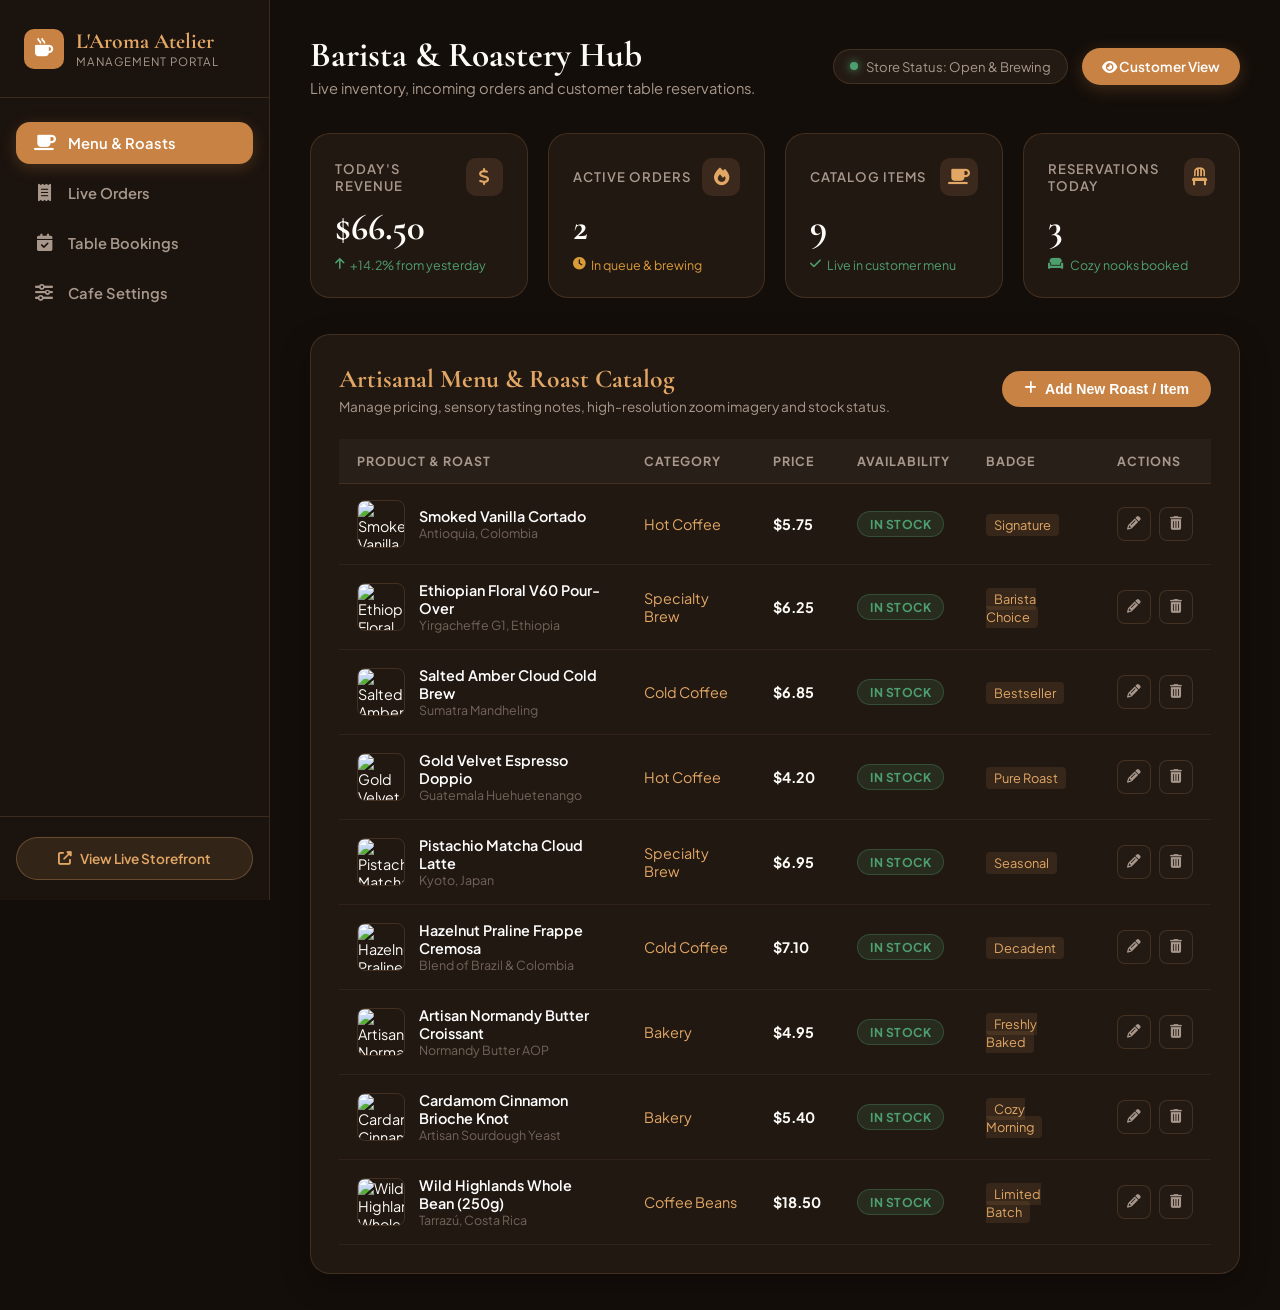
==== admin.html @ 0303fe02 "first commit" ====
<!DOCTYPE html>
<html lang="en">
<head>
  <meta charset="UTF-8">
  <meta name="viewport" content="width=device-width, initial-scale=1.0">
  <title>L'Aroma Atelier | Cafe Administration & Roastery Portal</title>
  
  <!-- Google Fonts: Cormorant Garamond & Plus Jakarta Sans -->
  <link rel="preconnect" href="https://fonts.googleapis.com">
  <link rel="preconnect" href="https://fonts.gstatic.com" crossorigin>
  <link href="https://fonts.googleapis.com/css2?family=Cormorant+Garamond:ital,wght@0,400;0,600;0,700;1,400&family=Plus+Jakarta+Sans:wght@300;400;500;600;700&display=swap" rel="stylesheet">
  
  <!-- Font Awesome -->
  <link rel="stylesheet" href="https://cdnjs.cloudflare.com/ajax/libs/font-awesome/6.4.0/css/all.min.css">
  
  <!-- Admin Stylesheet -->
  <link rel="stylesheet" href="css/admin.css">
</head>
<body class="admin-body">

  <!-- ==========================================================
       SIDEBAR NAVIGATION
       ========================================================== -->
  <aside class="admin-sidebar">
    <div class="sidebar-header">
      <div class="sidebar-brand-icon">
        <i class="fas fa-mug-hot"></i>
      </div>
      <div>
        <div class="sidebar-brand-title">L'Aroma Atelier</div>
        <div class="sidebar-brand-sub">Management Portal</div>
      </div>
    </div>

    <nav class="sidebar-nav">
      <a href="#" class="sidebar-item active" data-tab="products">
        <i class="fas fa-coffee"></i>
        <span>Menu & Roasts</span>
      </a>
      <a href="#" class="sidebar-item" data-tab="orders">
        <i class="fas fa-receipt"></i>
        <span>Live Orders</span>
      </a>
      <a href="#" class="sidebar-item" data-tab="reservations">
        <i class="fas fa-calendar-check"></i>
        <span>Table Bookings</span>
      </a>
      <a href="#" class="sidebar-item" data-tab="settings">
        <i class="fas fa-sliders-h"></i>
        <span>Cafe Settings</span>
      </a>
    </nav>

    <div class="sidebar-footer">
      <a href="index.html" class="btn-view-storefront">
        <i class="fas fa-external-link-alt"></i>
        <span>View Live Storefront</span>
      </a>
    </div>
  </aside>

  <!-- ==========================================================
       MAIN CONTENT VIEWPORT
       ========================================================== -->
  <main class="admin-main">
    <!-- Topbar -->
    <header class="admin-topbar">
      <div class="topbar-greeting">
        <h2>Barista & Roastery Hub</h2>
        <p>Live inventory, incoming orders and customer table reservations.</p>
      </div>

      <div class="topbar-actions">
        <div class="admin-pill-badge">
          <span class="status-dot"></span>
          <span>Store Status: Open & Brewing</span>
        </div>
        <a href="index.html" class="btn-save-admin" style="text-decoration: none; padding: 10px 20px; font-size: 0.85rem;">
          <i class="fas fa-eye"></i> Customer View
        </a>
      </div>
    </header>

    <!-- Metrics Row -->
    <section class="metrics-row">
      <div class="metric-card">
        <div class="metric-header">
          <span class="metric-label">Today's Revenue</span>
          <div class="metric-icon-wrap"><i class="fas fa-dollar-sign"></i></div>
        </div>
        <div class="metric-value" id="kpiRevenue">$0.00</div>
        <div class="metric-trend"><i class="fas fa-arrow-up"></i> +14.2% from yesterday</div>
      </div>

      <div class="metric-card">
        <div class="metric-header">
          <span class="metric-label">Active Orders</span>
          <div class="metric-icon-wrap"><i class="fas fa-fire"></i></div>
        </div>
        <div class="metric-value" id="kpiOrders">0</div>
        <div class="metric-trend" style="color: var(--admin-warning);"><i class="fas fa-clock"></i> In queue & brewing</div>
      </div>

      <div class="metric-card">
        <div class="metric-header">
          <span class="metric-label">Catalog Items</span>
          <div class="metric-icon-wrap"><i class="fas fa-mug-saucer"></i></div>
        </div>
        <div class="metric-value" id="kpiProducts">0</div>
        <div class="metric-trend"><i class="fas fa-check"></i> Live in customer menu</div>
      </div>

      <div class="metric-card">
        <div class="metric-header">
          <span class="metric-label">Reservations Today</span>
          <div class="metric-icon-wrap"><i class="fas fa-chair"></i></div>
        </div>
        <div class="metric-value" id="kpiReservations">0</div>
        <div class="metric-trend"><i class="fas fa-couch"></i> Cozy nooks booked</div>
      </div>
    </section>

    <!-- ==========================================================
         SECTION 1: MENU & PRODUCTS MANAGEMENT (CRUD)
         ========================================================== -->
    <section class="admin-section active" id="section-products">
      <div class="section-box">
        <div class="section-header-row">
          <div>
            <h3>Artisanal Menu & Roast Catalog</h3>
            <p style="font-size: 0.85rem; color: var(--admin-text-sub); margin-top: 4px;">
              Manage pricing, sensory tasting notes, high-resolution zoom imagery and stock status.
            </p>
          </div>
          <button class="btn-add-item" id="openAddProductBtn">
            <i class="fas fa-plus"></i>
            <span>Add New Roast / Item</span>
          </button>
        </div>

        <div class="table-responsive">
          <table class="admin-table">
            <thead>
              <tr>
                <th>Product & Roast</th>
                <th>Category</th>
                <th>Price</th>
                <th>Availability</th>
                <th>Badge</th>
                <th>Actions</th>
              </tr>
            </thead>
            <tbody id="adminProductsTableBody">
              <!-- Rendered by js/admin.js -->
            </tbody>
          </table>
        </div>
      </div>
    </section>

    <!-- ==========================================================
         SECTION 2: LIVE ORDERS QUEUE
         ========================================================== -->
    <section class="admin-section" id="section-orders">
      <div class="section-box">
        <div class="section-header-row">
          <div>
            <h3>Live Customer Orders</h3>
            <p style="font-size: 0.85rem; color: var(--admin-text-sub); margin-top: 4px;">
              Real-time feed of orders submitted from the storefront tray checkout.
            </p>
          </div>
        </div>

        <div class="table-responsive">
          <table class="admin-table">
            <thead>
              <tr>
                <th>Order #</th>
                <th>Customer</th>
                <th>Items Ordered</th>
                <th>Total</th>
                <th>Status</th>
                <th>Actions</th>
              </tr>
            </thead>
            <tbody id="adminOrdersTableBody">
              <!-- Rendered by js/admin.js -->
            </tbody>
          </table>
        </div>
      </div>
    </section>

    <!-- ==========================================================
         SECTION 3: TABLE RESERVATIONS
         ========================================================== -->
    <section class="admin-section" id="section-reservations">
      <div class="section-box">
        <div class="section-header-row">
          <div>
            <h3>Cozy Nook & Table Reservations</h3>
            <p style="font-size: 0.85rem; color: var(--admin-text-sub); margin-top: 4px;">
              Guests who have reserved fireplace lounges, window bays, and library corners.
            </p>
          </div>
        </div>

        <div class="table-responsive">
          <table class="admin-table">
            <thead>
              <tr>
                <th>Booking #</th>
                <th>Guest</th>
                <th>Date & Time</th>
                <th>Seating Zone & Notes</th>
                <th>Status</th>
                <th>Actions</th>
              </tr>
            </thead>
            <tbody id="adminReservationsTableBody">
              <!-- Rendered by js/admin.js -->
            </tbody>
          </table>
        </div>
      </div>
    </section>

    <!-- ==========================================================
         SECTION 4: CAFE SETTINGS & ANNOUNCEMENT
         ========================================================== -->
    <section class="admin-section" id="section-settings">
      <div class="section-box">
        <div class="section-header-row">
          <div>
            <h3>Cafe Atmosphere & Storefront Settings</h3>
            <p style="font-size: 0.85rem; color: var(--admin-text-sub); margin-top: 4px;">
              Update the marquee announcement, opening hours, and contact details.
            </p>
          </div>
        </div>

        <form id="adminSettingsForm" class="admin-form-grid" style="max-width: 720px;">
          <div class="admin-form-row">
            <div class="admin-field">
              <label for="settingsCafeName">Cafe Name</label>
              <input type="text" id="settingsCafeName" class="admin-input" required>
            </div>
            <div class="admin-field">
              <label for="settingsPhone">Phone Number</label>
              <input type="text" id="settingsPhone" class="admin-input" required>
            </div>
          </div>

          <div class="admin-field">
            <label for="settingsTagline">Brand Tagline</label>
            <input type="text" id="settingsTagline" class="admin-input" required>
          </div>

          <div class="admin-field">
            <label for="settingsAnnouncement">Top Marquee Announcement Banner</label>
            <input type="text" id="settingsAnnouncement" class="admin-input" required>
            <label style="display: flex; align-items: center; gap: 8px; margin-top: 6px; font-size: 0.85rem; color: var(--admin-gold); cursor: pointer;">
              <input type="checkbox" id="settingsAnnouncementActive" checked> Display announcement banner on customer website
            </label>
          </div>

          <div class="admin-field">
            <label for="settingsHours">Opening Hours</label>
            <input type="text" id="settingsHours" class="admin-input" required>
          </div>

          <div class="admin-field">
            <label for="settingsAddress">Sanctuary Address</label>
            <input type="text" id="settingsAddress" class="admin-input" required>
          </div>

          <div class="admin-form-actions" style="justify-content: space-between; align-items: center; margin-top: 20px;">
            <button type="button" class="btn-cancel" id="btnResetData" style="color: var(--admin-danger); border-color: rgba(209, 83, 83, 0.4);">
              <i class="fas fa-undo"></i> Reset All Demo Data
            </button>
            <button type="submit" class="btn-save-admin">
              <i class="fas fa-save"></i> Save Settings
            </button>
          </div>
        </form>
      </div>
    </section>
  </main>

  <!-- ==========================================================
       ADD / EDIT PRODUCT MODAL
       ========================================================== -->
  <div class="admin-modal-overlay" id="productModalOverlay">
    <div class="admin-modal-box">
      <h3 id="modalFormTitle">Add New Roast / Item</h3>

      <form id="adminProductForm" class="admin-form-grid">
        <div class="admin-form-row">
          <div class="admin-field">
            <label for="formItemName">Item Name</label>
            <input type="text" id="formItemName" class="admin-input" placeholder="e.g. Maple Pecan Cortado" required>
          </div>
          <div class="admin-field">
            <label for="formItemCategory">Category</label>
            <select id="formItemCategory" class="admin-select" required>
              <option value="hot-coffee">Hot Classics</option>
              <option value="specialty-brew">Specialty Drip & Tea</option>
              <option value="cold-coffee">Cold Brew Clouds</option>
              <option value="bakery">Hearth Bakery</option>
              <option value="coffee-beans">Whole Beans</option>
            </select>
          </div>
        </div>

        <div class="admin-form-row">
          <div class="admin-field">
            <label for="formItemPrice">Price ($)</label>
            <input type="number" step="0.05" id="formItemPrice" class="admin-input" placeholder="5.75" required>
          </div>
          <div class="admin-field">
            <label for="formItemOldPrice">Compare Price ($ optional)</label>
            <input type="number" step="0.05" id="formItemOldPrice" class="admin-input" placeholder="6.50">
          </div>
        </div>

        <div class="admin-form-row">
          <div class="admin-field">
            <label for="formItemBadge">Badge / Label</label>
            <input type="text" id="formItemBadge" class="admin-input" placeholder="e.g. Signature, Seasonal, Bestseller">
          </div>
          <div class="admin-field">
            <label for="formItemOrigin">Origin / Farm</label>
            <input type="text" id="formItemOrigin" class="admin-input" placeholder="e.g. Antioquia, Colombia">
          </div>
        </div>

        <div class="admin-field">
          <label for="formItemRoast">Roast Level / Technique</label>
          <input type="text" id="formItemRoast" class="admin-input" placeholder="e.g. Medium-Dark Velvet Crema">
        </div>

        <div class="admin-field">
          <label for="formItemTagline">Short Tagline (Displayed on card)</label>
          <input type="text" id="formItemTagline" class="admin-input" placeholder="e.g. Double ristretto with flame-torched vanilla & whole oat milk" required>
        </div>

        <div class="admin-field">
          <label for="formItemDesc">Detailed Sensory Description</label>
          <textarea id="formItemDesc" class="admin-textarea" rows="3" placeholder="Full story and extraction notes..." required></textarea>
        </div>

        <div class="admin-field">
          <label for="formItemNotes">Tasting Notes (comma-separated)</label>
          <input type="text" id="formItemNotes" class="admin-input" placeholder="e.g. Dark Cocoa, Maldon Sea Salt, Burnt Amber Toffee">
        </div>

        <div class="admin-form-row">
          <div class="admin-field">
            <label for="formItemImage">Image URL</label>
            <input type="url" id="formItemImage" class="admin-input" placeholder="https://images.unsplash.com/..." required>
          </div>
          <div class="admin-field">
            <label for="formItemZoomImage">High-Res Zoom Image URL (for Magnifier Lens)</label>
            <input type="url" id="formItemZoomImage" class="admin-input" placeholder="https://images.unsplash.com/...">
          </div>
        </div>

        <div class="admin-form-actions">
          <button type="button" class="btn-cancel" id="cancelProductBtn">Cancel</button>
          <button type="submit" class="btn-save-admin">Save Roast Item</button>
        </div>
      </form>
    </div>
  </div>

  <!-- Scripts -->
  <script src="js/data.js"></script>
  <script src="js/admin.js"></script>
</body>
</html>
---- css/admin.css ----
/* ==========================================================
   L'AROMA ATELIER - MODERN ADMIN DASHBOARD STYLESHEET
   ========================================================== */

:root {
  --admin-bg: #140E0A;
  --admin-sidebar-bg: #1B130E;
  --admin-surface: #241A14;
  --admin-surface-hover: #2D2119;
  --admin-card: #221812;
  --admin-border: rgba(226, 167, 101, 0.16);
  --admin-accent: #C88344;
  --admin-accent-glow: rgba(200, 131, 68, 0.25);
  --admin-gold: #E2A765;
  --admin-text-main: #FDFBF7;
  --admin-text-sub: #A8988C;
  --admin-text-muted: #73645A;
  --admin-success: #4E9F6E;
  --admin-warning: #D99B38;
  --admin-danger: #D15353;
  --font-serif: 'Cormorant Garamond', Georgia, serif;
  --font-sans: 'Plus Jakarta Sans', -apple-system, BlinkMacSystemFont, 'Segoe UI', Roboto, sans-serif;
  --radius-sm: 8px;
  --radius-md: 14px;
  --radius-lg: 20px;
  --radius-full: 9999px;
  --transition: 0.25s cubic-bezier(0.16, 1, 0.3, 1);
}

*, *::before, *::after {
  box-sizing: border-box;
  margin: 0;
  padding: 0;
}

body.admin-body {
  font-family: var(--font-sans);
  background-color: var(--admin-bg);
  color: var(--admin-text-main);
  min-height: 100vh;
  display: flex;
  overflow-x: hidden;
}

/* ==========================================================
   ADMIN LAYOUT (Sidebar + Main Content)
   ========================================================== */
.admin-sidebar {
  width: 270px;
  background: var(--admin-sidebar-bg);
  border-right: 1px solid var(--admin-border);
  display: flex;
  flex-direction: column;
  position: fixed;
  top: 0;
  bottom: 0;
  left: 0;
  z-index: 100;
  transition: transform var(--transition);
}

.sidebar-header {
  padding: 28px 24px;
  border-bottom: 1px solid var(--admin-border);
  display: flex;
  align-items: center;
  gap: 12px;
}

.sidebar-brand-icon {
  width: 40px;
  height: 40px;
  border-radius: 10px;
  background: var(--admin-accent);
  color: #fff;
  display: flex;
  align-items: center;
  justify-content: center;
  font-size: 1.15rem;
}

.sidebar-brand-title {
  font-family: var(--font-serif);
  font-size: 1.35rem;
  font-weight: 700;
  color: var(--admin-gold);
}

.sidebar-brand-sub {
  font-size: 0.72rem;
  color: var(--admin-text-sub);
  text-transform: uppercase;
  letter-spacing: 1px;
}

.sidebar-nav {
  padding: 24px 16px;
  display: flex;
  flex-direction: column;
  gap: 8px;
  flex: 1;
}

.sidebar-item {
  display: flex;
  align-items: center;
  gap: 14px;
  padding: 12px 18px;
  border-radius: var(--radius-md);
  color: var(--admin-text-sub);
  font-size: 0.92rem;
  font-weight: 600;
  cursor: pointer;
  transition: all var(--transition);
  text-decoration: none;
}

.sidebar-item i {
  font-size: 1.1rem;
  width: 20px;
  text-align: center;
}

.sidebar-item:hover {
  background: var(--admin-surface);
  color: var(--admin-gold);
}

.sidebar-item.active {
  background: var(--admin-accent);
  color: #fff;
  box-shadow: 0 4px 16px var(--admin-accent-glow);
}

.sidebar-footer {
  padding: 20px 16px;
  border-top: 1px solid var(--admin-border);
}

.btn-view-storefront {
  display: flex;
  align-items: center;
  justify-content: center;
  gap: 8px;
  width: 100%;
  padding: 12px;
  border-radius: var(--radius-full);
  background: rgba(226, 167, 101, 0.12);
  border: 1px solid rgba(226, 167, 101, 0.3);
  color: var(--admin-gold);
  font-size: 0.85rem;
  font-weight: 600;
  transition: all var(--transition);
  text-decoration: none;
}

.btn-view-storefront:hover {
  background: var(--admin-accent);
  color: #fff;
}

/* ==========================================================
   MAIN ADMIN VIEWPORT
   ========================================================== */
.admin-main {
  margin-left: 270px;
  flex: 1;
  padding: 36px 40px;
  max-width: 1380px;
}

.admin-topbar {
  display: flex;
  justify-content: space-between;
  align-items: center;
  margin-bottom: 36px;
}

.topbar-greeting h2 {
  font-family: var(--font-serif);
  font-size: 2.2rem;
  color: var(--admin-text-main);
  line-height: 1.1;
}

.topbar-greeting p {
  color: var(--admin-text-sub);
  font-size: 0.92rem;
  margin-top: 4px;
}

.topbar-actions {
  display: flex;
  align-items: center;
  gap: 14px;
}

.admin-pill-badge {
  display: flex;
  align-items: center;
  gap: 8px;
  background: var(--admin-surface);
  border: 1px solid var(--admin-border);
  padding: 8px 16px;
  border-radius: var(--radius-full);
  font-size: 0.82rem;
  color: var(--admin-text-sub);
}

.status-dot {
  width: 8px;
  height: 8px;
  border-radius: 50%;
  background: var(--admin-success);
  box-shadow: 0 0 8px var(--admin-success);
}

/* ==========================================================
   METRICS & KPI CARDS
   ========================================================== */
.metrics-row {
  display: grid;
  grid-template-columns: repeat(4, 1fr);
  gap: 20px;
  margin-bottom: 36px;
}

.metric-card {
  background: var(--admin-card);
  border: 1px solid var(--admin-border);
  border-radius: var(--radius-lg);
  padding: 24px;
  display: flex;
  flex-direction: column;
  position: relative;
  overflow: hidden;
  transition: transform var(--transition);
}

.metric-card:hover {
  transform: translateY(-3px);
  border-color: rgba(226, 167, 101, 0.4);
}

.metric-header {
  display: flex;
  align-items: center;
  justify-content: space-between;
  margin-bottom: 14px;
}

.metric-label {
  font-size: 0.82rem;
  font-weight: 600;
  text-transform: uppercase;
  letter-spacing: 1px;
  color: var(--admin-text-sub);
}

.metric-icon-wrap {
  width: 38px;
  height: 38px;
  border-radius: 10px;
  background: rgba(226, 167, 101, 0.12);
  color: var(--admin-gold);
  display: flex;
  align-items: center;
  justify-content: center;
  font-size: 1.1rem;
}

.metric-value {
  font-family: var(--font-serif);
  font-size: 2.3rem;
  font-weight: 700;
  color: var(--admin-text-main);
  line-height: 1;
}

.metric-trend {
  font-size: 0.78rem;
  color: var(--admin-success);
  margin-top: 10px;
  display: flex;
  align-items: center;
  gap: 6px;
}

/* ==========================================================
   ADMIN SECTIONS & TABS
   ========================================================== */
.admin-section {
  display: none;
}

.admin-section.active {
  display: block;
  animation: fadeIn 0.3s ease;
}

@keyframes fadeIn {
  from { opacity: 0; transform: translateY(6px); }
  to { opacity: 1; transform: translateY(0); }
}

.section-box {
  background: var(--admin-card);
  border: 1px solid var(--admin-border);
  border-radius: var(--radius-lg);
  padding: 28px;
  box-shadow: 0 10px 30px rgba(0, 0, 0, 0.3);
}

.section-header-row {
  display: flex;
  justify-content: space-between;
  align-items: center;
  margin-bottom: 24px;
  flex-wrap: wrap;
  gap: 16px;
}

.section-header-row h3 {
  font-family: var(--font-serif);
  font-size: 1.6rem;
  color: var(--admin-gold);
}

.btn-add-item {
  display: inline-flex;
  align-items: center;
  gap: 8px;
  background: var(--admin-accent);
  color: #fff;
  padding: 10px 22px;
  border-radius: var(--radius-full);
  font-size: 0.88rem;
  font-weight: 600;
  cursor: pointer;
  border: none;
  transition: all var(--transition);
}

.btn-add-item:hover {
  background: var(--admin-gold);
  color: var(--admin-bg);
  transform: translateY(-2px);
}

/* ==========================================================
   DATA TABLES (Products, Orders, Reservations)
   ========================================================== */
.table-responsive {
  width: 100%;
  overflow-x: auto;
}

.admin-table {
  width: 100%;
  border-collapse: collapse;
  text-align: left;
}

.admin-table th {
  padding: 14px 18px;
  background: rgba(255, 255, 255, 0.03);
  color: var(--admin-text-sub);
  font-size: 0.78rem;
  text-transform: uppercase;
  letter-spacing: 1px;
  border-bottom: 1px solid var(--admin-border);
}

.admin-table td {
  padding: 16px 18px;
  border-bottom: 1px solid rgba(226, 167, 101, 0.08);
  font-size: 0.9rem;
  vertical-align: middle;
}

.admin-table tr:hover td {
  background: rgba(255, 255, 255, 0.02);
}

.product-row-flex {
  display: flex;
  align-items: center;
  gap: 14px;
}

.product-thumb-sm {
  width: 48px;
  height: 48px;
  border-radius: 8px;
  object-fit: cover;
  border: 1px solid var(--admin-border);
}

.product-cell-name {
  font-weight: 600;
  color: #fff;
}

.product-cell-sub {
  font-size: 0.78rem;
  color: var(--admin-text-muted);
}

/* Status Badges */
.status-pill {
  display: inline-flex;
  align-items: center;
  gap: 6px;
  padding: 4px 12px;
  border-radius: var(--radius-full);
  font-size: 0.76rem;
  font-weight: 700;
  text-transform: uppercase;
  letter-spacing: 0.5px;
}

.status-pill.brewing,
.status-pill.pending {
  background: rgba(217, 155, 56, 0.15);
  color: var(--admin-warning);
  border: 1px solid rgba(217, 155, 56, 0.3);
}

.status-pill.completed,
.status-pill.confirmed {
  background: rgba(78, 159, 110, 0.15);
  color: var(--admin-success);
  border: 1px solid rgba(78, 159, 110, 0.3);
}

.status-pill.cancelled {
  background: rgba(209, 83, 83, 0.15);
  color: var(--admin-danger);
  border: 1px solid rgba(209, 83, 83, 0.3);
}

/* Action Icon Buttons */
.action-btns-group {
  display: flex;
  align-items: center;
  gap: 8px;
}

.btn-table-action {
  width: 34px;
  height: 34px;
  border-radius: 8px;
  background: var(--admin-surface);
  color: var(--admin-text-sub);
  display: flex;
  align-items: center;
  justify-content: center;
  font-size: 0.85rem;
  border: 1px solid var(--admin-border);
  cursor: pointer;
  transition: all var(--transition);
}

.btn-table-action:hover {
  background: var(--admin-accent);
  color: #fff;
  border-color: var(--admin-accent);
}

.btn-table-action.delete:hover {
  background: var(--admin-danger);
  border-color: var(--admin-danger);
}

/* ==========================================================
   ADMIN MODALS (Product Form, Order Inspection)
   ========================================================== */
.admin-modal-overlay {
  position: fixed;
  inset: 0;
  background: rgba(10, 6, 4, 0.85);
  backdrop-filter: blur(10px);
  z-index: 1000;
  display: flex;
  align-items: center;
  justify-content: center;
  padding: 24px;
  opacity: 0;
  pointer-events: none;
  transition: opacity 0.25s ease;
}

.admin-modal-overlay.active {
  opacity: 1;
  pointer-events: auto;
}

.admin-modal-box {
  background: var(--admin-surface);
  border: 1px solid var(--admin-border);
  border-radius: var(--radius-lg);
  max-width: 680px;
  width: 100%;
  max-height: 90vh;
  overflow-y: auto;
  padding: 36px;
  box-shadow: 0 25px 60px rgba(0, 0, 0, 0.5);
  position: relative;
}

.admin-modal-box h3 {
  font-family: var(--font-serif);
  font-size: 1.8rem;
  color: var(--admin-gold);
  margin-bottom: 24px;
}

.admin-form-grid {
  display: flex;
  flex-direction: column;
  gap: 18px;
}

.admin-form-row {
  display: grid;
  grid-template-columns: 1fr 1fr;
  gap: 16px;
}

.admin-field {
  display: flex;
  flex-direction: column;
  gap: 8px;
}

.admin-field label {
  font-size: 0.8rem;
  font-weight: 600;
  color: var(--admin-text-sub);
  text-transform: uppercase;
  letter-spacing: 0.5px;
}

.admin-input, .admin-select, .admin-textarea {
  background: var(--admin-card);
  border: 1px solid var(--admin-border);
  border-radius: var(--radius-sm);
  padding: 12px 16px;
  color: #fff;
  font-size: 0.92rem;
  transition: all var(--transition);
}

.admin-input:focus, .admin-select:focus, .admin-textarea:focus {
  border-color: var(--admin-gold);
  outline: none;
  box-shadow: 0 0 0 3px rgba(226, 167, 101, 0.15);
}

.admin-form-actions {
  display: flex;
  justify-content: flex-end;
  gap: 14px;
  margin-top: 12px;
}

.btn-cancel {
  padding: 12px 24px;
  border-radius: var(--radius-full);
  background: transparent;
  color: var(--admin-text-sub);
  border: 1px solid var(--admin-border);
  cursor: pointer;
  font-size: 0.9rem;
  font-weight: 600;
}

.btn-cancel:hover {
  background: var(--admin-card);
  color: #fff;
}

.btn-save-admin {
  padding: 12px 28px;
  border-radius: var(--radius-full);
  background: var(--admin-accent);
  color: #fff;
  border: none;
  cursor: pointer;
  font-size: 0.9rem;
  font-weight: 600;
  box-shadow: 0 4px 16px var(--admin-accent-glow);
}

.btn-save-admin:hover {
  background: var(--admin-gold);
  color: var(--admin-bg);
}

/* Responsive */
@media (max-width: 1024px) {
  .metrics-row {
    grid-template-columns: 1fr 1fr;
  }
  .admin-sidebar {
    width: 80px;
  }
  .sidebar-brand-title, .sidebar-brand-sub, .sidebar-item span, .btn-view-storefront span {
    display: none;
  }
  .admin-main {
    margin-left: 80px;
    padding: 24px;
  }
}

@media (max-width: 768px) {
  .metrics-row {
    grid-template-columns: 1fr;
  }
  .admin-form-row {
    grid-template-columns: 1fr;
  }
  .admin-topbar {
    flex-direction: column;
    align-items: flex-start;
    gap: 16px;
  }
}
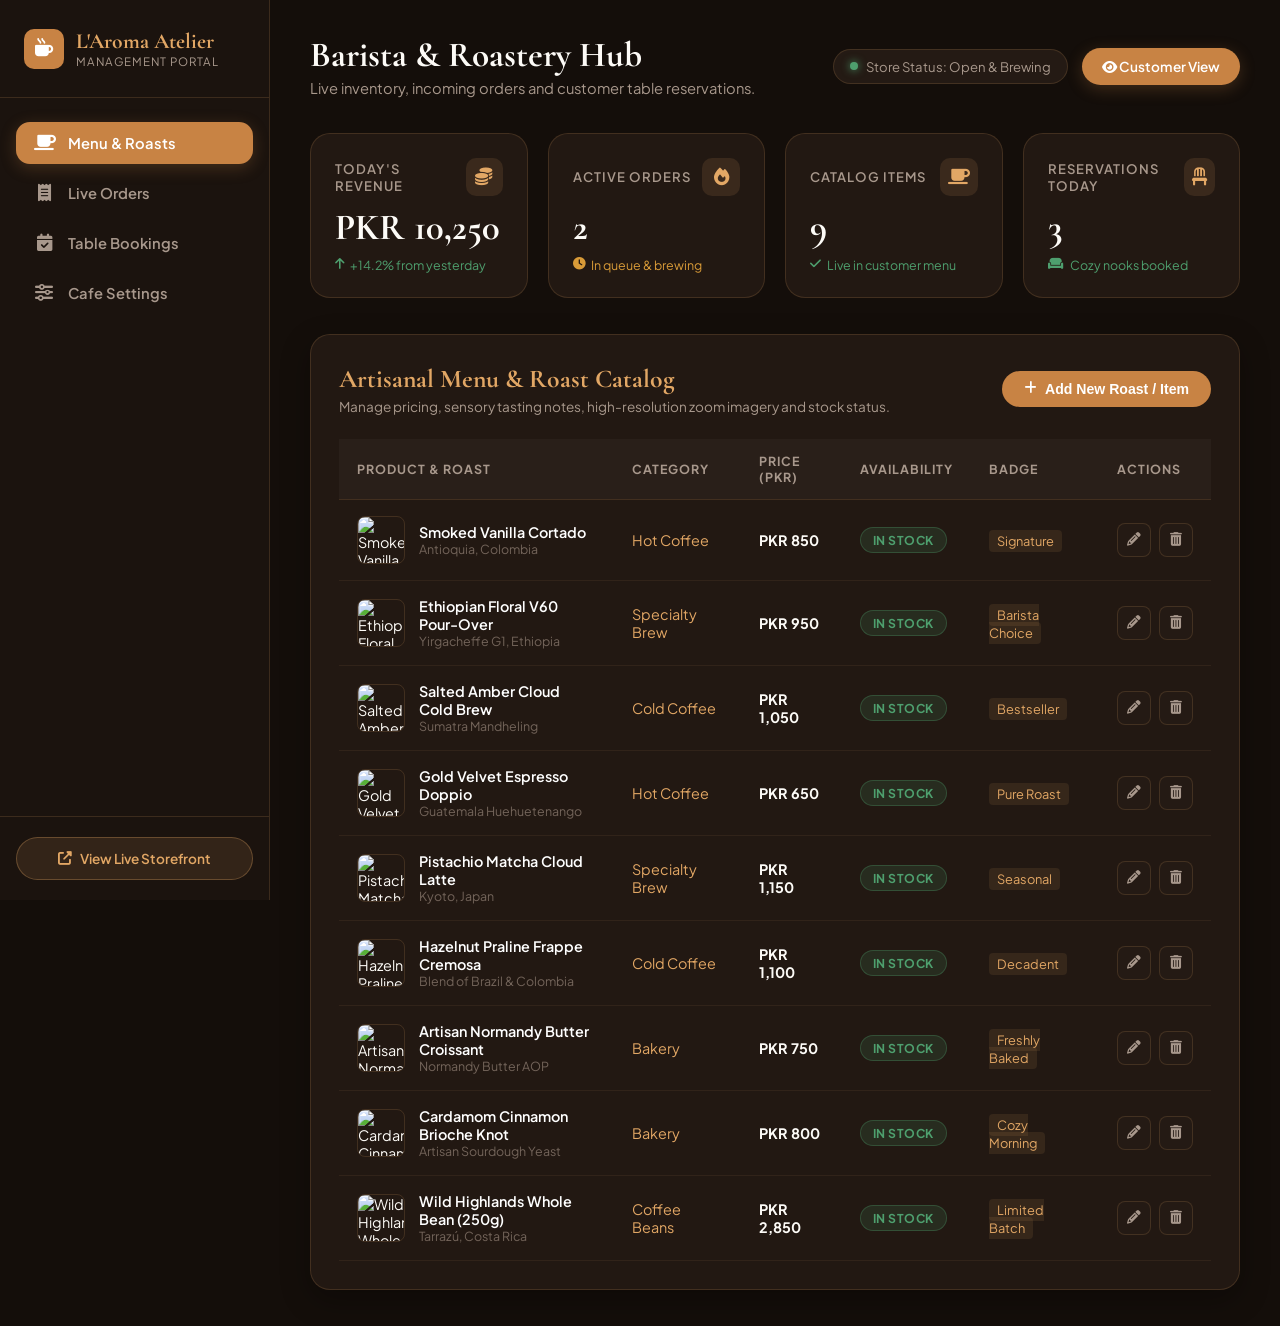
==== commit cdbc281d: "Switch currency to PKR, add hero scroll down indicator and scroll reveal animations" ====
--- a/admin.html
+++ b/admin.html
@@ -86,9 +86,9 @@
       <div class="metric-card">
         <div class="metric-header">
           <span class="metric-label">Today's Revenue</span>
-          <div class="metric-icon-wrap"><i class="fas fa-dollar-sign"></i></div>
-        </div>
-        <div class="metric-value" id="kpiRevenue">$0.00</div>
+          <div class="metric-icon-wrap"><i class="fas fa-coins"></i></div>
+        </div>
+        <div class="metric-value" id="kpiRevenue">PKR 0</div>
         <div class="metric-trend"><i class="fas fa-arrow-up"></i> +14.2% from yesterday</div>
       </div>
 
@@ -144,7 +144,7 @@
               <tr>
                 <th>Product & Roast</th>
                 <th>Category</th>
-                <th>Price</th>
+                <th>Price (PKR)</th>
                 <th>Availability</th>
                 <th>Badge</th>
                 <th>Actions</th>
@@ -315,12 +315,12 @@
 
         <div class="admin-form-row">
           <div class="admin-field">
-            <label for="formItemPrice">Price ($)</label>
-            <input type="number" step="0.05" id="formItemPrice" class="admin-input" placeholder="5.75" required>
-          </div>
-          <div class="admin-field">
-            <label for="formItemOldPrice">Compare Price ($ optional)</label>
-            <input type="number" step="0.05" id="formItemOldPrice" class="admin-input" placeholder="6.50">
+            <label for="formItemPrice">Price (PKR)</label>
+            <input type="number" step="10" id="formItemPrice" class="admin-input" placeholder="850" required>
+          </div>
+          <div class="admin-field">
+            <label for="formItemOldPrice">Compare Price (PKR optional)</label>
+            <input type="number" step="10" id="formItemOldPrice" class="admin-input" placeholder="950">
           </div>
         </div>
 
